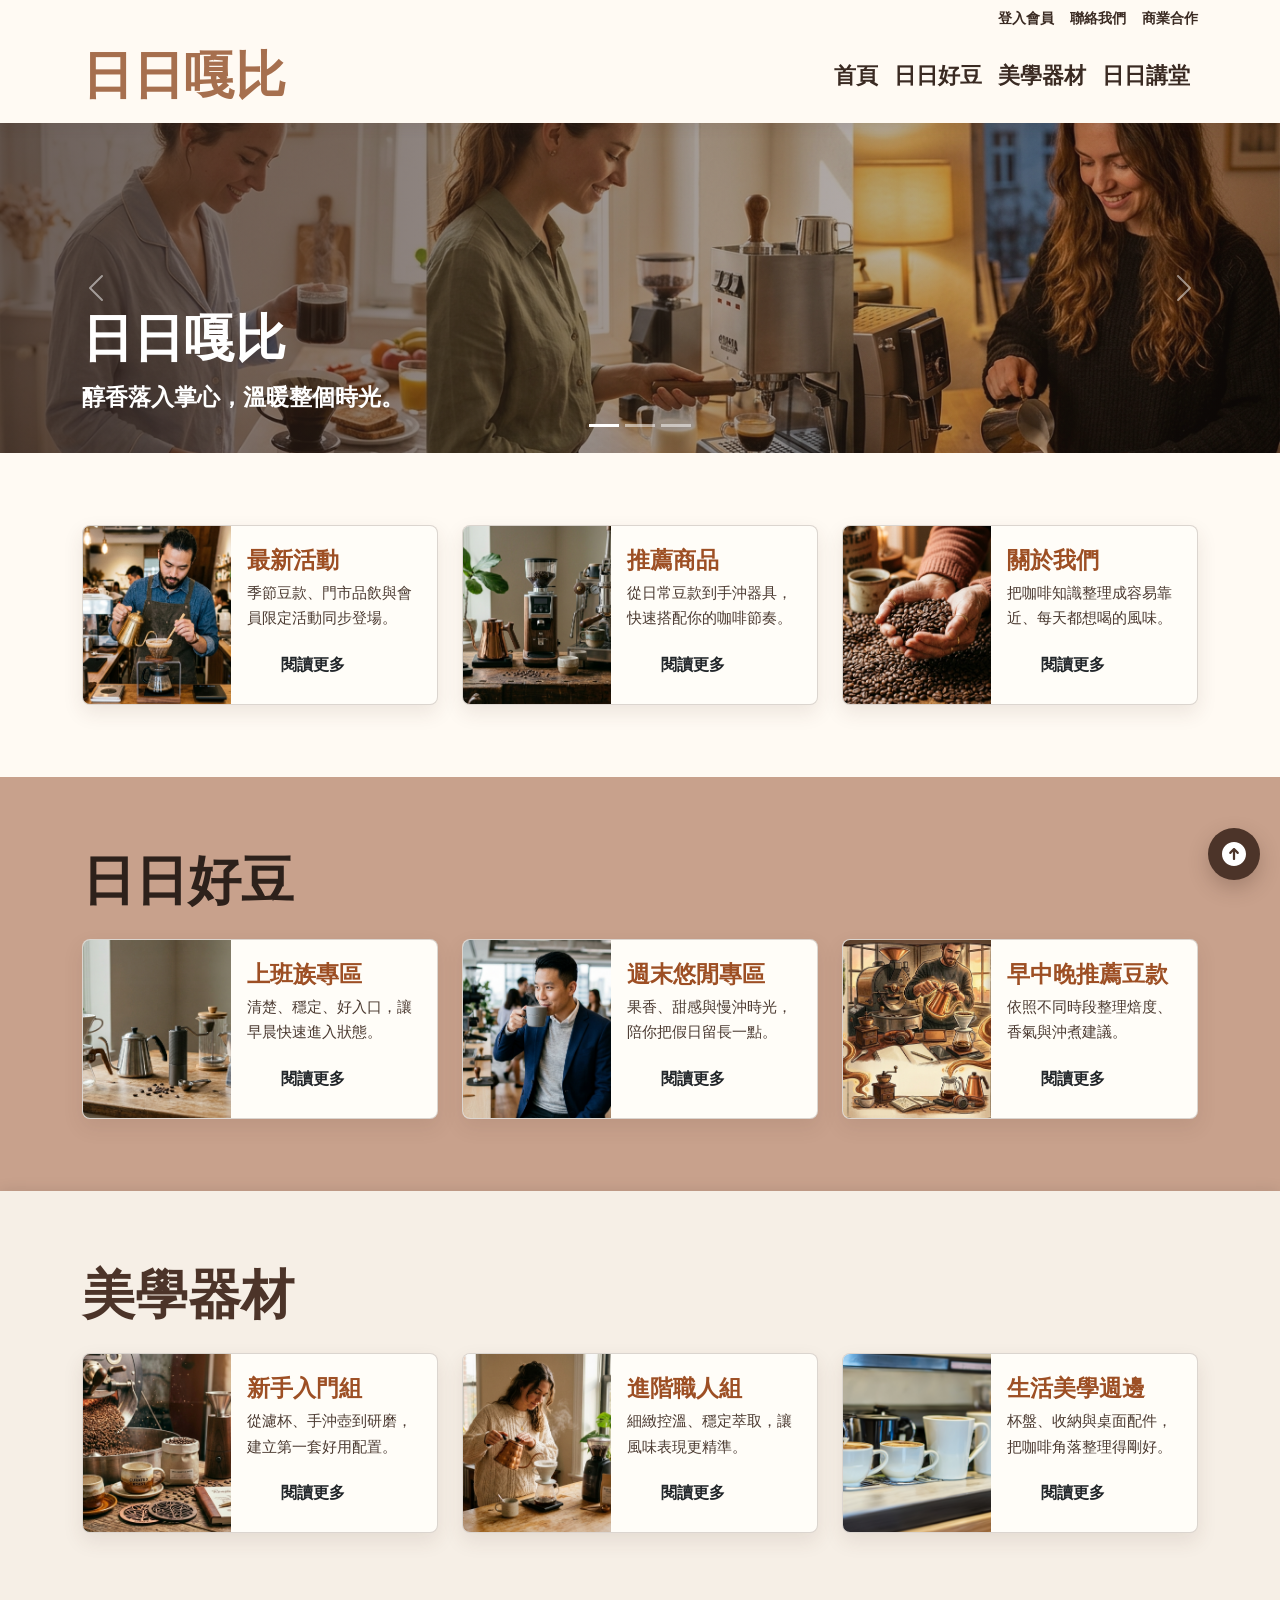
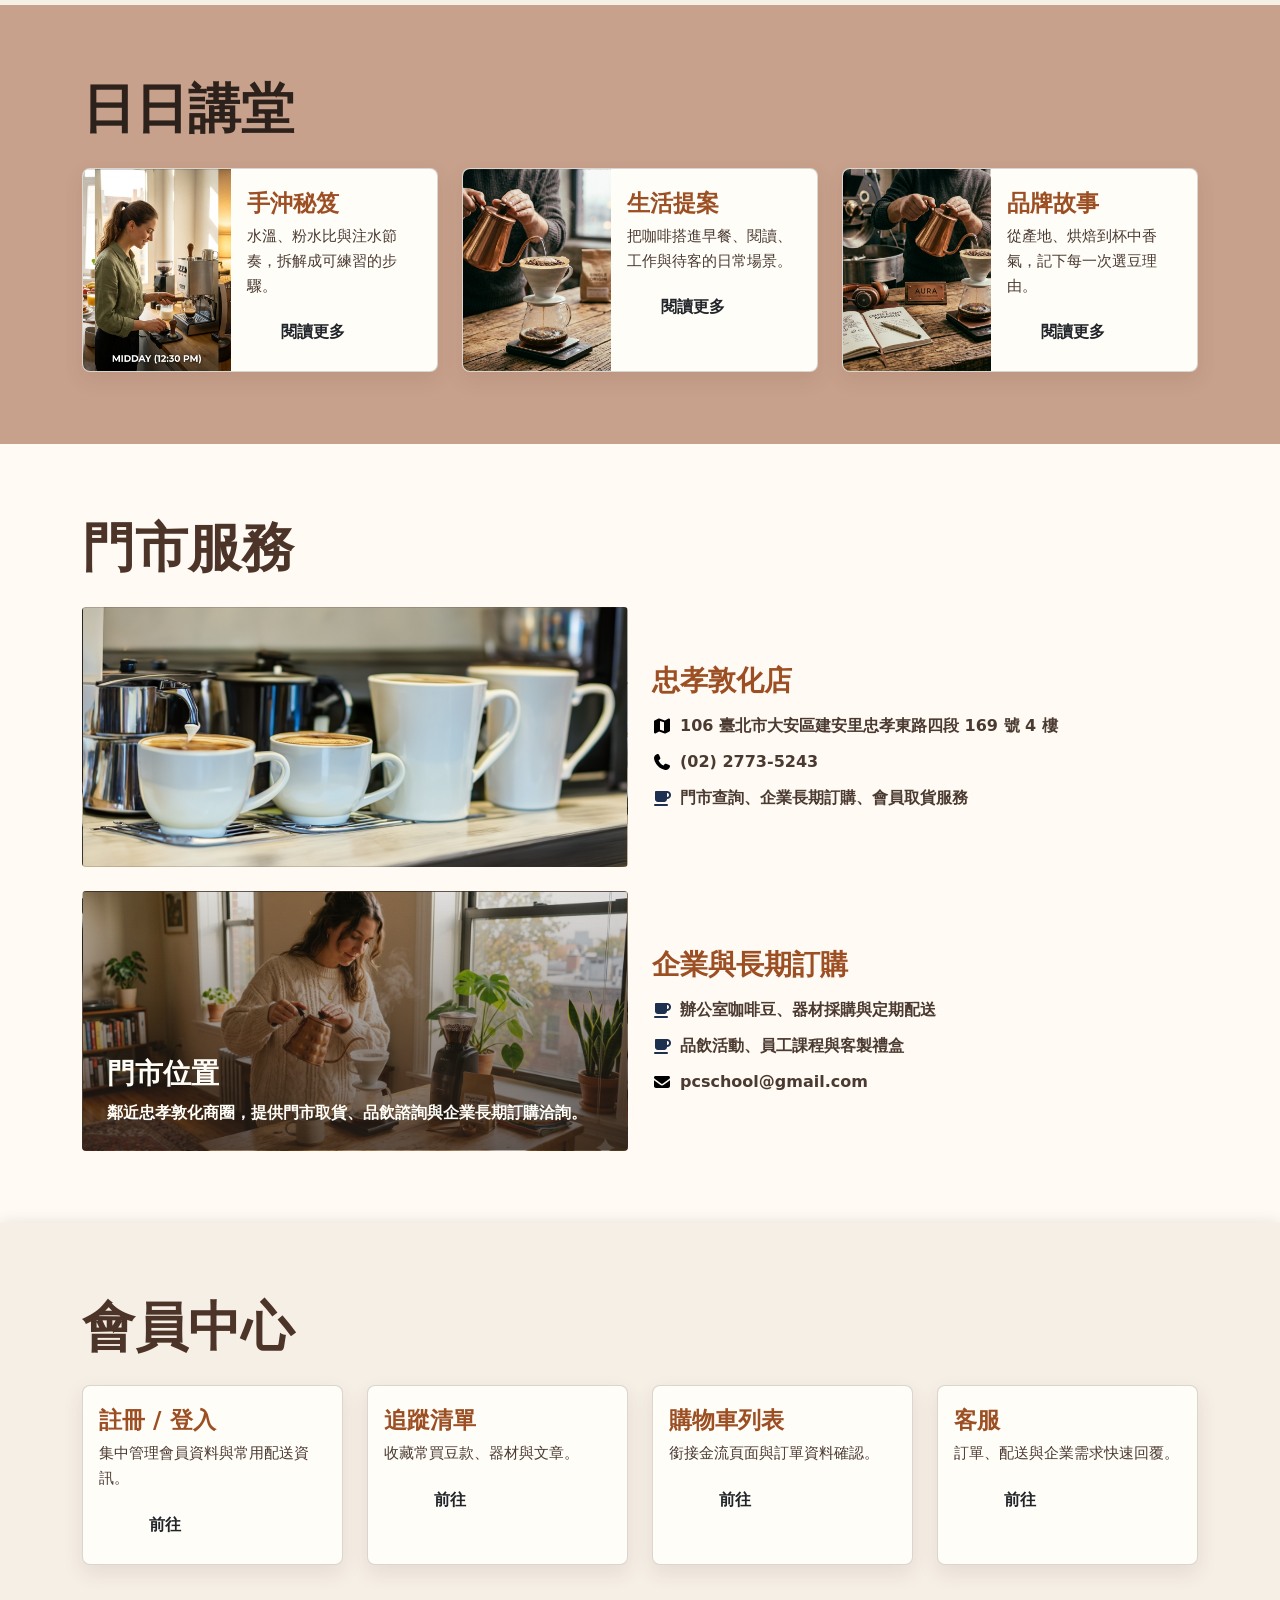
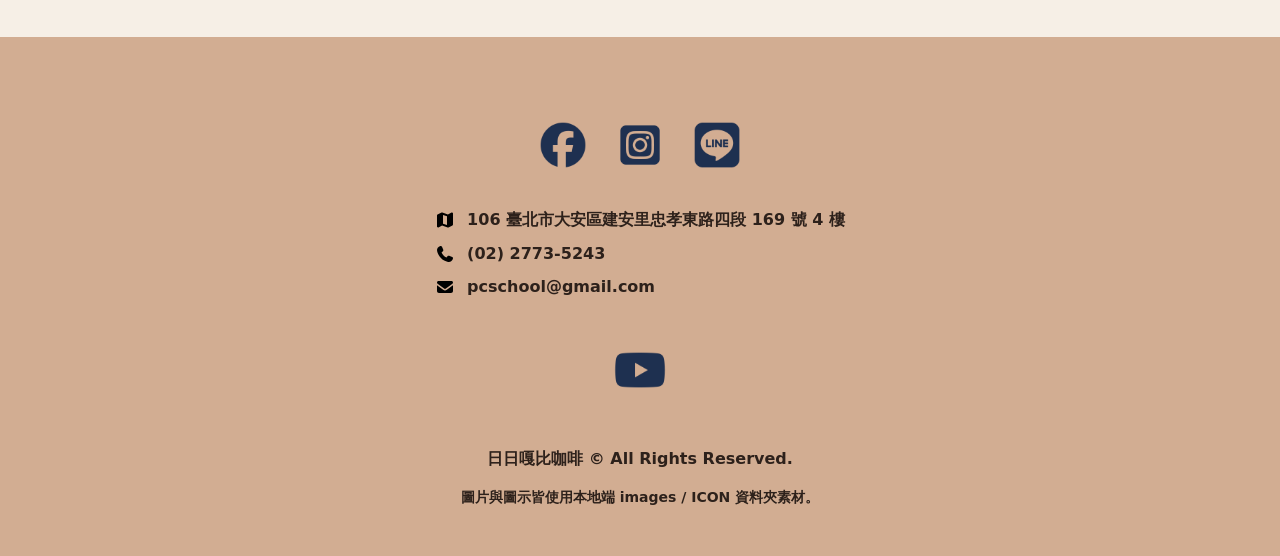
==== index.html @ 1ee61176 "Add Google Analytics tag" ====
<!doctype html>
<html lang="zh-Hant">
<head>
  <meta charset="utf-8">
  <meta name="viewport" content="width=device-width, initial-scale=1">
  <title>日日嘎比 | 咖啡豆・美學器材・日日講堂</title>
  <link href="css/bootstrap.min.css" rel="stylesheet">
  <link href="css/style.css" rel="stylesheet">
  <!-- google內容代碼追蹤Google tag (gtag.js) -->
  <script async src="https://www.googletagmanager.com/gtag/js?id=G-NEGT2FNFYD"></script>
  <script>
  window.dataLayer = window.dataLayer || [];
  function gtag(){dataLayer.push(arguments);}
  gtag('js', new Date());

  gtag('config', 'G-NEGT2FNFYD');
  </script>
</head>
<body id="top">
  <header class="site-header sticky-top">
    <div class="container">
      <div class="utility-links d-flex justify-content-end pt-2">
        <a href="#member">登入會員</a>
        <a href="#service">聯絡我們</a>
        <a href="#business">商業合作</a>
      </div>
      <nav class="navbar navbar-expand-lg py-1">
        <a class="navbar-brand" href="#top" aria-label="日日嘎比首頁">日日嘎比</a>
        <button class="navbar-toggler" type="button" data-bs-toggle="collapse" data-bs-target="#mainNav" aria-controls="mainNav" aria-expanded="false" aria-label="開啟選單">
          <span class="navbar-toggler-icon"></span>
        </button>
        <div class="collapse navbar-collapse" id="mainNav">
          <ul class="navbar-nav ms-lg-auto align-items-lg-center">
            <li class="nav-item"><a class="nav-link" href="#home">首頁</a></li>
            <li class="nav-item"><a class="nav-link" href="#beans">日日好豆</a></li>
            <li class="nav-item"><a class="nav-link" href="#gear">美學器材</a></li>
            <li class="nav-item"><a class="nav-link" href="#classroom">日日講堂</a></li>
          </ul>
        </div>
      </nav>
    </div>
  </header>

  <main>
    <section id="home" class="hero-carousel carousel slide" data-bs-ride="carousel" aria-label="咖啡主視覺輪播">
      <div class="carousel-indicators">
        <button type="button" data-bs-target="#home" data-bs-slide-to="0" class="active" aria-current="true" aria-label="第 1 張"></button>
        <button type="button" data-bs-target="#home" data-bs-slide-to="1" aria-label="第 2 張"></button>
        <button type="button" data-bs-target="#home" data-bs-slide-to="2" aria-label="第 3 張"></button>
      </div>
      <div class="carousel-inner">
        <div class="carousel-item active position-relative" style="background-image: url('images/Gemini_Generated_Image_1p3l891p3l891p3l.png');">
          <div class="container hero-copy">
            <div>
              <h1>日日嘎比</h1>
              <p>醇香落入掌心，溫暖整個時光。</p>
            </div>
          </div>
        </div>
        <div class="carousel-item position-relative" style="background-image: url('images/Gemini_Generated_Image_40l6e40l6e40l6e4.png');">
          <div class="container hero-copy">
            <div>
              <h1>日日好豆</h1>
              <p>從通勤清晨到週末午後，找到剛剛好的香氣。</p>
            </div>
          </div>
        </div>
        <div class="carousel-item position-relative" style="background-image: url('images/Gemini_Generated_Image_5gxytx5gxytx5gxy.png');">
          <div class="container hero-copy">
            <div>
              <h1>日日講堂</h1>
              <p>把沖煮、器材與生活風格，慢慢煮成日常。</p>
            </div>
          </div>
        </div>
      </div>
      <button class="carousel-control-prev" type="button" data-bs-target="#home" data-bs-slide="prev" aria-label="上一張">
        <span class="carousel-control-prev-icon" aria-hidden="true"></span>
      </button>
      <button class="carousel-control-next" type="button" data-bs-target="#home" data-bs-slide="next" aria-label="下一張">
        <span class="carousel-control-next-icon" aria-hidden="true"></span>
      </button>
    </section>

    <section class="section-band" aria-label="首頁入口">
      <div class="container">
        <div class="row g-4">
          <div class="col-lg-4">
            <article class="entry-card">
              <div class="row g-0 h-100">
                <div class="col-sm-5">
                  <div class="entry-media" style="background-image: url('images/Gemini_Generated_Image_6rq4si6rq4si6rq4.png');"></div>
                </div>
                <div class="col-sm-7">
                  <div class="entry-body">
                    <h3>最新活動</h3>
                    <p>季節豆款、門市品飲與會員限定活動同步登場。</p>
                    <a class="btn btn-read" href="#classroom">閱讀更多</a>
                  </div>
                </div>
              </div>
            </article>
          </div>
          <div class="col-lg-4">
            <article class="entry-card">
              <div class="row g-0 h-100">
                <div class="col-sm-5">
                  <div class="entry-media" style="background-image: url('images/Gemini_Generated_Image_9xu5c59xu5c59xu5.png');"></div>
                </div>
                <div class="col-sm-7">
                  <div class="entry-body">
                    <h3>推薦商品</h3>
                    <p>從日常豆款到手沖器具，快速搭配你的咖啡節奏。</p>
                    <a class="btn btn-read" href="#beans">閱讀更多</a>
                  </div>
                </div>
              </div>
            </article>
          </div>
          <div class="col-lg-4">
            <article class="entry-card">
              <div class="row g-0 h-100">
                <div class="col-sm-5">
                  <div class="entry-media" style="background-image: url('images/Gemini_Generated_Image_cxi9bvcxi9bvcxi9.png');"></div>
                </div>
                <div class="col-sm-7">
                  <div class="entry-body">
                    <h3>關於我們</h3>
                    <p>把咖啡知識整理成容易靠近、每天都想喝的風味。</p>
                    <a class="btn btn-read" href="#service">閱讀更多</a>
                  </div>
                </div>
              </div>
            </article>
          </div>
        </div>
      </div>
    </section>

    <section id="beans" class="section-band section-rust">
      <div class="container">
        <h2 class="section-title">日日好豆</h2>
        <div class="row g-4">
          <div class="col-lg-4">
            <article class="entry-card">
              <div class="row g-0 h-100">
                <div class="col-sm-5"><div class="entry-media" style="background-image: url('images/Gemini_Generated_Image_k0ubh8k0ubh8k0ub.png');"></div></div>
                <div class="col-sm-7">
                  <div class="entry-body">
                    <h3>上班族專區</h3>
                    <p>清楚、穩定、好入口，讓早晨快速進入狀態。</p>
                    <a class="btn btn-read" href="#business">閱讀更多</a>
                  </div>
                </div>
              </div>
            </article>
          </div>
          <div class="col-lg-4">
            <article class="entry-card">
              <div class="row g-0 h-100">
                <div class="col-sm-5"><div class="entry-media" style="background-image: url('images/Gemini_Generated_Image_k2rvgqk2rvgqk2rv.png');"></div></div>
                <div class="col-sm-7">
                  <div class="entry-body">
                    <h3>週末悠閒專區</h3>
                    <p>果香、甜感與慢沖時光，陪你把假日留長一點。</p>
                    <a class="btn btn-read" href="#business">閱讀更多</a>
                  </div>
                </div>
              </div>
            </article>
          </div>
          <div class="col-lg-4">
            <article class="entry-card">
              <div class="row g-0 h-100">
                <div class="col-sm-5"><div class="entry-media" style="background-image: url('images/Gemini_Generated_Image_noxcatnoxcatnoxc.png');"></div></div>
                <div class="col-sm-7">
                  <div class="entry-body">
                    <h3>早中晚推薦豆款</h3>
                    <p>依照不同時段整理焙度、香氣與沖煮建議。</p>
                    <a class="btn btn-read" href="#business">閱讀更多</a>
                  </div>
                </div>
              </div>
            </article>
          </div>
        </div>
      </div>
    </section>

    <section id="gear" class="section-band section-soft">
      <div class="container">
        <h2 class="section-title">美學器材</h2>
        <div class="row g-4">
          <div class="col-lg-4">
            <article class="entry-card">
              <div class="row g-0 h-100">
                <div class="col-sm-5"><div class="entry-media" style="background-image: url('images/Gemini_Generated_Image_o1uyano1uyano1uy.png');"></div></div>
                <div class="col-sm-7">
                  <div class="entry-body">
                    <h3>新手入門組</h3>
                    <p>從濾杯、手沖壺到研磨，建立第一套好用配置。</p>
                    <a class="btn btn-read" href="#business">閱讀更多</a>
                  </div>
                </div>
              </div>
            </article>
          </div>
          <div class="col-lg-4">
            <article class="entry-card">
              <div class="row g-0 h-100">
                <div class="col-sm-5"><div class="entry-media" style="background-image: url('images/Gemini_Generated_Image_o4tlvto4tlvto4tl.png');"></div></div>
                <div class="col-sm-7">
                  <div class="entry-body">
                    <h3>進階職人組</h3>
                    <p>細緻控溫、穩定萃取，讓風味表現更精準。</p>
                    <a class="btn btn-read" href="#business">閱讀更多</a>
                  </div>
                </div>
              </div>
            </article>
          </div>
          <div class="col-lg-4">
            <article class="entry-card">
              <div class="row g-0 h-100">
                <div class="col-sm-5"><div class="entry-media" style="background-image: url('images/coffee-cups-arrangement-0410-5710928.jpg');"></div></div>
                <div class="col-sm-7">
                  <div class="entry-body">
                    <h3>生活美學週邊</h3>
                    <p>杯盤、收納與桌面配件，把咖啡角落整理得剛好。</p>
                    <a class="btn btn-read" href="#business">閱讀更多</a>
                  </div>
                </div>
              </div>
            </article>
          </div>
        </div>
      </div>
    </section>

    <section id="classroom" class="section-band section-rust">
      <div class="container">
        <h2 class="section-title">日日講堂</h2>
        <div class="row g-4">
          <div class="col-lg-4">
            <article class="entry-card">
              <div class="row g-0 h-100">
                <div class="col-sm-5"><div class="entry-media" style="background-image: url('images/Gemini_Generated_Image_1p3l891p3l891p3l.png');"></div></div>
                <div class="col-sm-7">
                  <div class="entry-body">
                    <h3>手沖秘笈</h3>
                    <p>水溫、粉水比與注水節奏，拆解成可練習的步驟。</p>
                    <a class="btn btn-read" href="#classroom">閱讀更多</a>
                  </div>
                </div>
              </div>
            </article>
          </div>
          <div class="col-lg-4">
            <article class="entry-card">
              <div class="row g-0 h-100">
                <div class="col-sm-5"><div class="entry-media" style="background-image: url('images/Gemini_Generated_Image_40l6e40l6e40l6e4.png');"></div></div>
                <div class="col-sm-7">
                  <div class="entry-body">
                    <h3>生活提案</h3>
                    <p>把咖啡搭進早餐、閱讀、工作與待客的日常場景。</p>
                    <a class="btn btn-read" href="#classroom">閱讀更多</a>
                  </div>
                </div>
              </div>
            </article>
          </div>
          <div class="col-lg-4">
            <article class="entry-card">
              <div class="row g-0 h-100">
                <div class="col-sm-5"><div class="entry-media" style="background-image: url('images/Gemini_Generated_Image_5gxytx5gxytx5gxy.png');"></div></div>
                <div class="col-sm-7">
                  <div class="entry-body">
                    <h3>品牌故事</h3>
                    <p>從產地、烘焙到杯中香氣，記下每一次選豆理由。</p>
                    <a class="btn btn-read" href="#classroom">閱讀更多</a>
                  </div>
                </div>
              </div>
            </article>
          </div>
        </div>
      </div>
    </section>

    <section id="service" class="section-band">
      <div class="container">
        <h2 class="section-title">門市服務</h2>
        <div class="row g-4 service-panel">
          <div class="col-lg-6">
            <div class="store-photo" role="img" aria-label="咖啡店門市空間"></div>
          </div>
          <div class="col-lg-6">
            <div class="service-copy">
              <h3>忠孝敦化店</h3>
              <div class="service-list">
                <span><img class="icon-img me-2" src="ICON/map-solid-full.svg" alt="">106 臺北市大安區建安里忠孝東路四段 169 號 4 樓</span>
                <span><img class="icon-img me-2" src="ICON/phone-solid-full.svg" alt="">(02) 2773-5243</span>
                <span><img class="icon-img me-2" src="ICON/mug-saucer-solid.png" alt="">門市查詢、企業長期訂購、會員取貨服務</span>
              </div>
            </div>
          </div>
          <div class="col-lg-6">
            <div class="map-card" role="img" aria-label="日日嘎比忠孝敦化店位置資訊">
              <div>
                <h3>門市位置</h3>
                <p>鄰近忠孝敦化商圈，提供門市取貨、品飲諮詢與企業長期訂購洽詢。</p>
              </div>
            </div>
          </div>
          <div id="business" class="col-lg-6">
            <div class="service-copy">
              <h3>企業與長期訂購</h3>
              <div class="service-list">
                <span><img class="icon-img me-2" src="ICON/mug-saucer-solid.png" alt="">辦公室咖啡豆、器材採購與定期配送</span>
                <span><img class="icon-img me-2" src="ICON/mug-saucer-solid.png" alt="">品飲活動、員工課程與客製禮盒</span>
                <span><img class="icon-img me-2" src="ICON/envelope-solid-full.svg" alt="">pcschool@gmail.com</span>
              </div>
            </div>
          </div>
        </div>
      </div>
    </section>

    <section id="member" class="section-band section-soft">
      <div class="container">
        <h2 class="section-title">會員中心</h2>
        <div class="row g-4">
          <div class="col-md-3 col-sm-6">
            <article class="entry-card">
              <div class="entry-body">
                <h3>註冊 / 登入</h3>
                <p>集中管理會員資料與常用配送資訊。</p>
                <a class="btn btn-read" href="#top">前往</a>
              </div>
            </article>
          </div>
          <div class="col-md-3 col-sm-6">
            <article class="entry-card">
              <div class="entry-body">
                <h3>追蹤清單</h3>
                <p>收藏常買豆款、器材與文章。</p>
                <a class="btn btn-read" href="#top">前往</a>
              </div>
            </article>
          </div>
          <div class="col-md-3 col-sm-6">
            <article class="entry-card">
              <div class="entry-body">
                <h3>購物車列表</h3>
                <p>銜接金流頁面與訂單資料確認。</p>
                <a class="btn btn-read" href="#top">前往</a>
              </div>
            </article>
          </div>
          <div class="col-md-3 col-sm-6">
            <article class="entry-card">
              <div class="entry-body">
                <h3>客服</h3>
                <p>訂單、配送與企業需求快速回覆。</p>
                <a class="btn btn-read" href="#service">前往</a>
              </div>
            </article>
          </div>
        </div>
      </div>
    </section>
  </main>

  <footer class="site-footer text-center">
    <div class="container">
      <div class="social-links" aria-label="社群連結">
        <a href="#" aria-label="Facebook"><img src="ICON/facebook-brands-solid.png" alt=""></a>
        <a href="#" aria-label="Instagram"><img src="ICON/square-instagram-brands-solid.png" alt=""></a>
        <a href="#" aria-label="LINE"><img src="ICON/line-brands-solid.png" alt=""></a>
      </div>
      <div class="footer-contact text-start">
        <span><img class="icon-img" src="ICON/map-solid-full.svg" alt="">106 臺北市大安區建安里忠孝東路四段 169 號 4 樓</span>
        <span><img class="icon-img" src="ICON/phone-solid-full.svg" alt="">(02) 2773-5243</span>
        <span><img class="icon-img" src="ICON/envelope-solid-full.svg" alt="">pcschool@gmail.com</span>
      </div>
      <a class="youtube-link" href="#" aria-label="YouTube"><img src="ICON/youtube-brands-solid.png" alt=""></a>
      <p class="mb-0">日日嘎比咖啡 © All Rights Reserved.</p>
      <p class="small mt-3 mb-0">圖片與圖示皆使用本地端 images / ICON 資料夾素材。</p>
    </div>
  </footer>

  <a class="back-top" href="#top" aria-label="回到頁首"><img src="ICON/circle-arrow-up-solid-full.svg" alt=""></a>

  <script src="js/bootstrap.bundle.min.js"></script>
</body>
</html>
---- css/style.css ----
:root {
  --brand-teal: #a66f4e;
  --brand-navy: #3a2a22;
  --brand-rust: #c8a18c;
  --brand-orange: #9d4f24;
  --brand-green: #7d9462;
  --ink: #2a211c;
  --soft: #f6efe6;
  --cream: #fffaf3;
  --coffee: #4c3429;
}

body {
  color: var(--ink);
  font-family: "Noto Sans TC", "Microsoft JhengHei", system-ui, -apple-system, sans-serif;
  background: var(--cream);
}

a {
  text-decoration: none;
}

.site-header {
  background: rgba(255, 250, 243, .97);
  box-shadow: 0 2px 14px rgba(76, 52, 41, .12);
  z-index: 1030;
}

.utility-links a {
  color: var(--brand-navy);
  font-size: .85rem;
  font-weight: 700;
  margin-left: 1rem;
}

.navbar-brand {
  color: var(--brand-teal);
  font-size: clamp(1.8rem, 4vw, 3.25rem);
  font-weight: 900;
  letter-spacing: 0;
}

.navbar-nav .nav-link {
  color: var(--brand-navy);
  font-size: 1.35rem;
  font-weight: 800;
  padding-inline: 1rem;
}

.navbar-nav .nav-link:hover,
.navbar-nav .nav-link:focus {
  color: var(--brand-orange);
}

.hero-carousel .carousel-item {
  min-height: 330px;
  background-position: center;
  background-size: cover;
}

.hero-carousel .carousel-item::before {
  content: "";
  position: absolute;
  inset: 0;
  background: linear-gradient(90deg, rgba(50, 32, 24, .72), rgba(50, 32, 24, .22));
}

.hero-copy {
  position: relative;
  z-index: 1;
  min-height: 330px;
  color: #fff;
  display: flex;
  align-items: end;
  padding-bottom: 2.4rem;
}

.hero-copy h1 {
  font-size: clamp(1.75rem, 4vw, 3.9rem);
  font-weight: 900;
  margin-bottom: .65rem;
}

.hero-copy p {
  font-size: clamp(1rem, 2vw, 1.45rem);
  font-weight: 700;
  margin: 0;
  max-width: 680px;
}

.section-band {
  padding: 4.5rem 0;
}

.section-rust {
  background: var(--brand-rust);
}

.section-soft {
  background: var(--soft);
  box-shadow: 0 2px 16px rgba(20, 20, 20, .14);
}

.section-title {
  color: var(--coffee);
  font-size: clamp(2rem, 5vw, 3.3rem);
  font-weight: 900;
  margin-bottom: 1.7rem;
}

.section-rust .section-title {
  color: #2d211b;
}

.entry-card {
  height: 100%;
  overflow: hidden;
  border: 1px solid rgba(76, 52, 41, .2);
  border-radius: 8px;
  background: #fffdf8;
  box-shadow: 0 8px 20px rgba(76, 52, 41, .1);
  transition: transform .18s ease, box-shadow .18s ease;
}

.entry-card:hover {
  transform: translateY(-4px);
  box-shadow: 0 14px 28px rgba(76, 52, 41, .18);
}

.entry-media {
  min-height: 150px;
  height: 100%;
  background-position: center;
  background-size: cover;
}

.entry-body {
  padding: 1.25rem 1rem;
}

.entry-body h3 {
  color: var(--brand-orange);
  font-size: 1.45rem;
  font-weight: 900;
  margin-bottom: .45rem;
}

.entry-body p {
  color: #4b3a31;
  font-size: .95rem;
  line-height: 1.65;
  margin-bottom: .9rem;
}

.btn-read {
  --bs-btn-bg: var(--brand-green);
  --bs-btn-border-color: var(--brand-green);
  --bs-btn-hover-bg: #6a8050;
  --bs-btn-hover-border-color: #6a8050;
  --bs-btn-color: #17220f;
  --bs-btn-hover-color: #fffdf8;
  border-radius: 0;
  font-weight: 900;
  min-width: 132px;
}

.service-panel {
  align-items: stretch;
}

.store-photo,
.map-card {
  width: 100%;
  min-height: 260px;
  border: 1px solid rgba(76, 52, 41, .2);
  border-radius: 4px;
}

.store-photo {
  background-image: url("../images/coffee-cups-arrangement-0410-5710928.jpg");
  background-position: center;
  background-size: cover;
}

.map-card {
  position: relative;
  overflow: hidden;
  display: flex;
  align-items: end;
  background-image: linear-gradient(180deg, rgba(45, 33, 27, .12), rgba(45, 33, 27, .72)), url("../images/Gemini_Generated_Image_o4tlvto4tlvto4tl.png");
  background-position: center;
  background-size: cover;
  color: #fffdf8;
  padding: 1.5rem;
}

.map-card h3 {
  font-weight: 900;
  margin-bottom: .5rem;
}

.map-card p {
  font-weight: 700;
  line-height: 1.7;
  margin-bottom: 0;
  max-width: 560px;
}

.service-copy {
  display: flex;
  height: 100%;
  flex-direction: column;
  justify-content: center;
}

.service-copy h3 {
  color: var(--brand-orange);
  font-weight: 900;
  margin-bottom: 1rem;
}

.service-list {
  display: grid;
  gap: .75rem;
  color: #4b3a31;
  font-weight: 700;
}

.icon-img {
  width: 1.25rem;
  height: 1.25rem;
  object-fit: contain;
  flex: 0 0 1.25rem;
}

.site-footer {
  background: #d2ad92;
  padding: 5rem 0 3rem;
  color: #2d211b;
  font-weight: 800;
}

.social-links {
  display: flex;
  justify-content: center;
  gap: 1.3rem;
  margin-bottom: 2.2rem;
}

.social-links a {
  width: 56px;
  height: 56px;
  display: inline-flex;
  align-items: center;
  justify-content: center;
  color: #2d211b;
}

.social-links img,
.youtube-link img {
  width: 100%;
  height: 100%;
  object-fit: contain;
}

.footer-contact {
  display: grid;
  gap: .6rem;
  justify-content: center;
  margin-bottom: 2.6rem;
}

.footer-contact span {
  display: flex;
  gap: .75rem;
  align-items: center;
}

.youtube-link {
  color: #2d211b;
  width: 58px;
  height: 58px;
  display: inline-flex;
  margin-bottom: 3rem;
}

.back-top {
  position: fixed;
  right: 1.25rem;
  bottom: 1.25rem;
  width: 52px;
  height: 52px;
  display: inline-flex;
  align-items: center;
  justify-content: center;
  border-radius: 50%;
  background: var(--coffee);
  color: #fff;
  z-index: 1020;
  box-shadow: 0 8px 20px rgba(76, 52, 41, .28);
}

.back-top:hover {
  color: #fff;
  background: var(--brand-orange);
}

.back-top img {
  width: 1.85rem;
  height: 1.85rem;
  filter: brightness(0) invert(1);
}

@media (max-width: 991.98px) {
  .utility-links {
    justify-content: center;
  }

  .navbar-brand {
    font-size: 2rem;
  }

  .navbar-nav .nav-link {
    font-size: 1.1rem;
  }

  .section-band {
    padding: 3.25rem 0;
  }
}

@media (max-width: 575.98px) {
  .entry-media {
    min-height: 190px;
  }

  .hero-carousel .carousel-item,
  .hero-copy {
    min-height: 390px;
  }
}
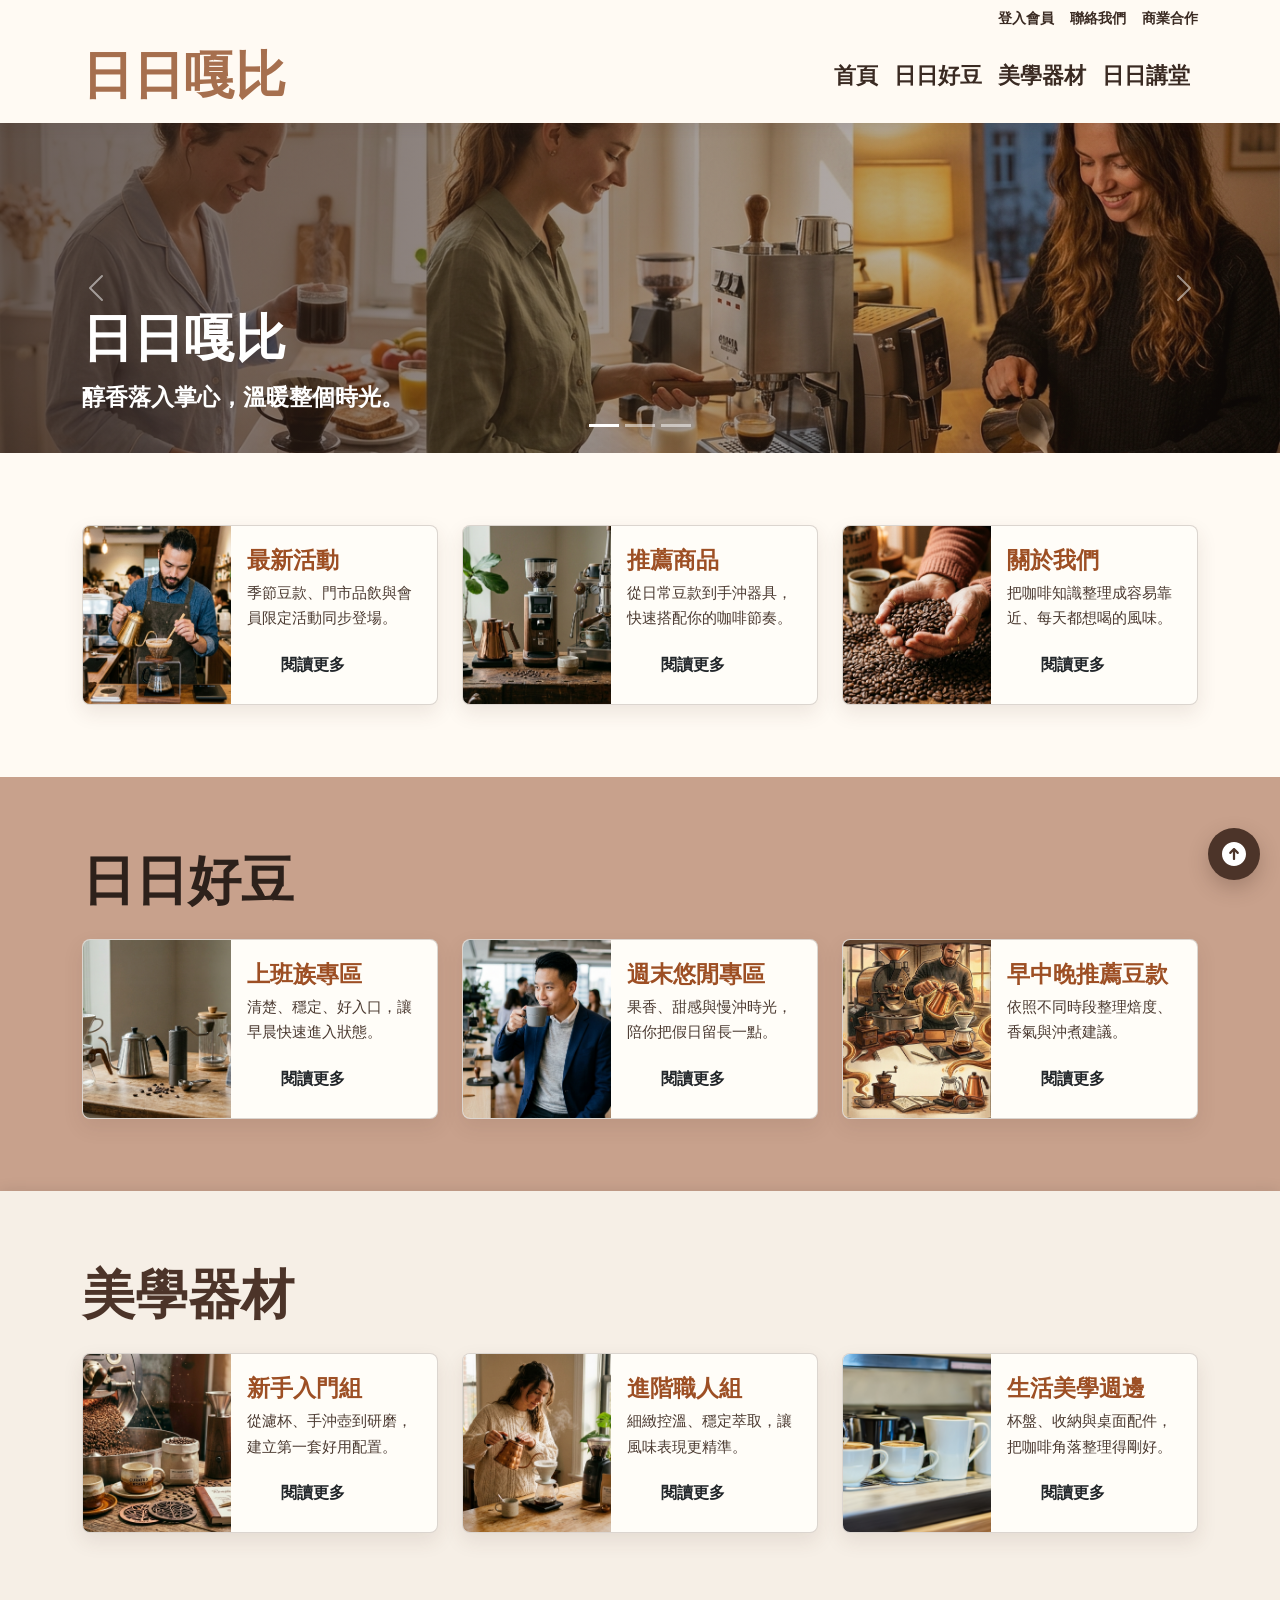
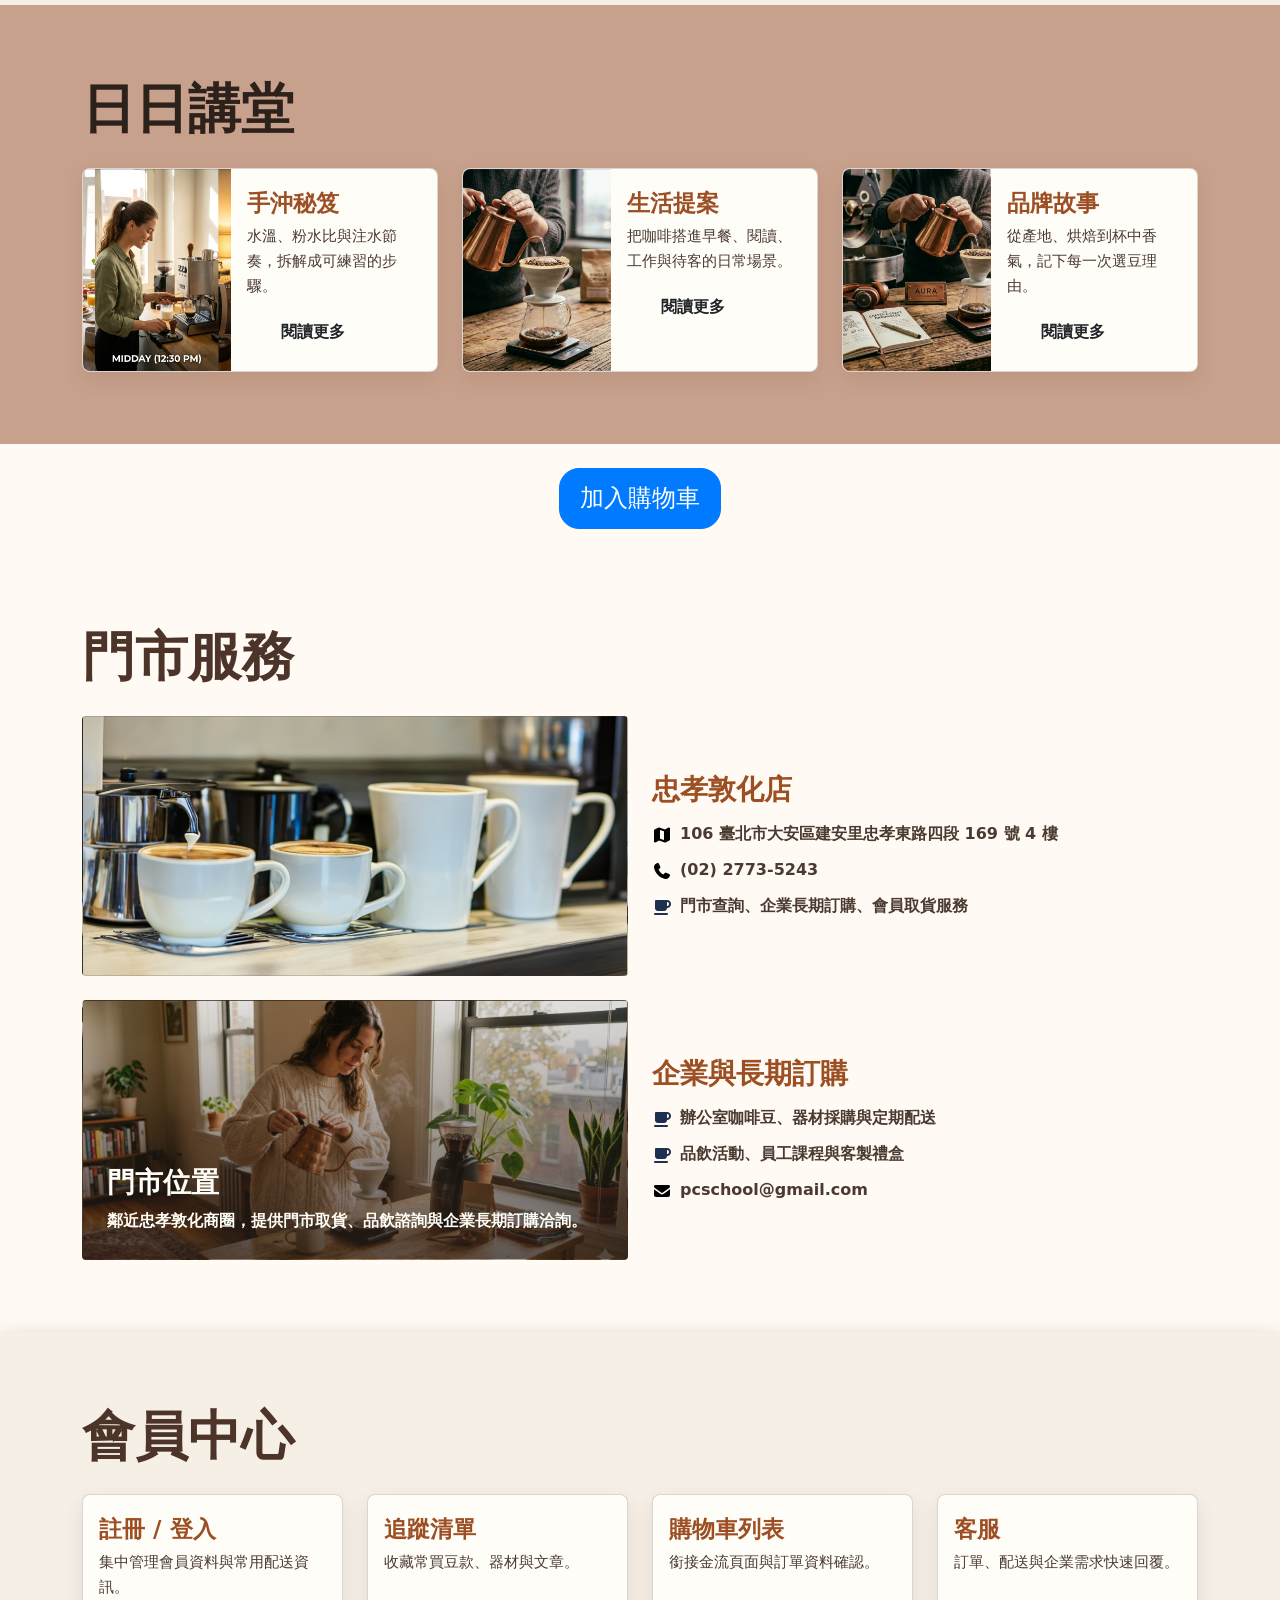
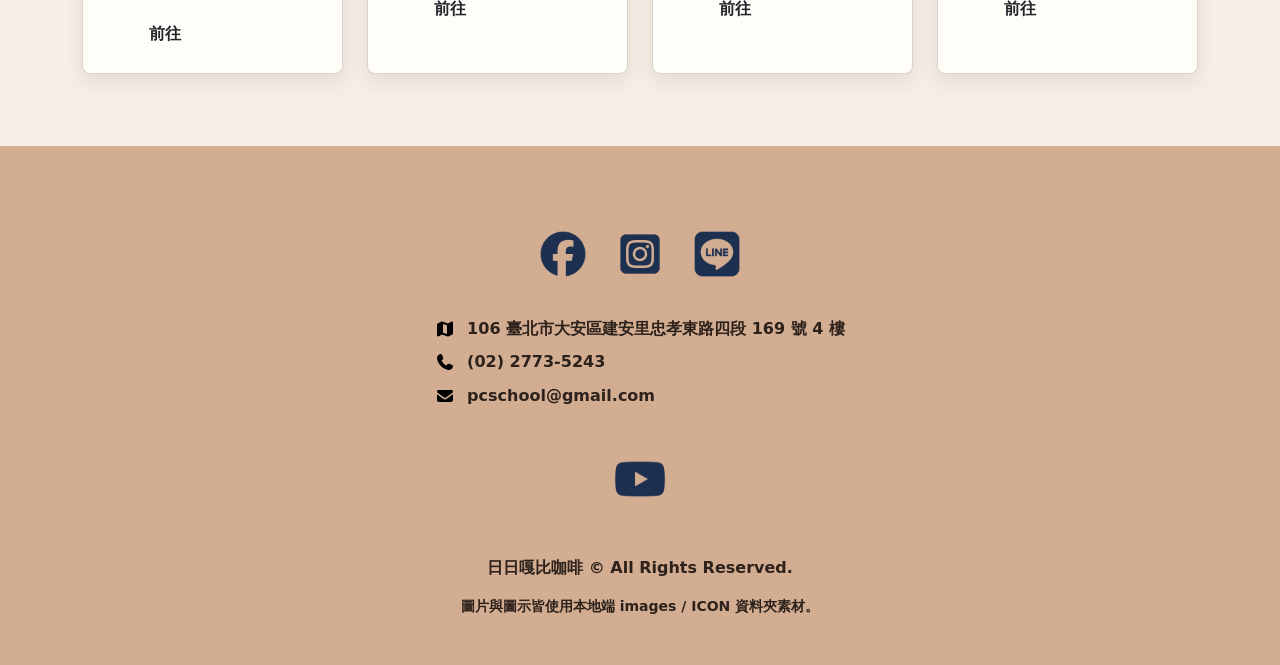
==== commit 08b765e6: "Add cart button GA event" ====
--- a/index.html
+++ b/index.html
@@ -286,7 +286,7 @@
         </div>
       </div>
     </section>
-
+<a href="#" type="button" class="btnstyle" id="btnstyle">加入購物車</a>
     <section id="service" class="section-band">
       <div class="container">
         <h2 class="section-title">門市服務</h2>
@@ -392,5 +392,7 @@
   <a class="back-top" href="#top" aria-label="回到頁首"><img src="ICON/circle-arrow-up-solid-full.svg" alt=""></a>
 
   <script src="js/bootstrap.bundle.min.js"></script>
+  <script src="js/main.js"></script>
 </body>
 </html>
+
--- a/css/style.css
+++ b/css/style.css
@@ -339,3 +339,24 @@
     min-height: 390px;
   }
 }
+a.btnstyle {
+  display: block;
+  width: fit-content;
+  margin: 1.5rem auto;
+  color: white;
+  background-color: #007bff;
+  font-size: 24px;
+  padding: 15px 20px;
+  border: 1px solid #007bff;
+  border-radius: 20px;
+  cursor: pointer;
+  text-align: center;
+  text-decoration: none;
+  line-height: 1.2;
+}
+
+a.btnstyle:hover,
+a.btnstyle:focus {
+  color: white;
+  background-color: #00438a;
+}
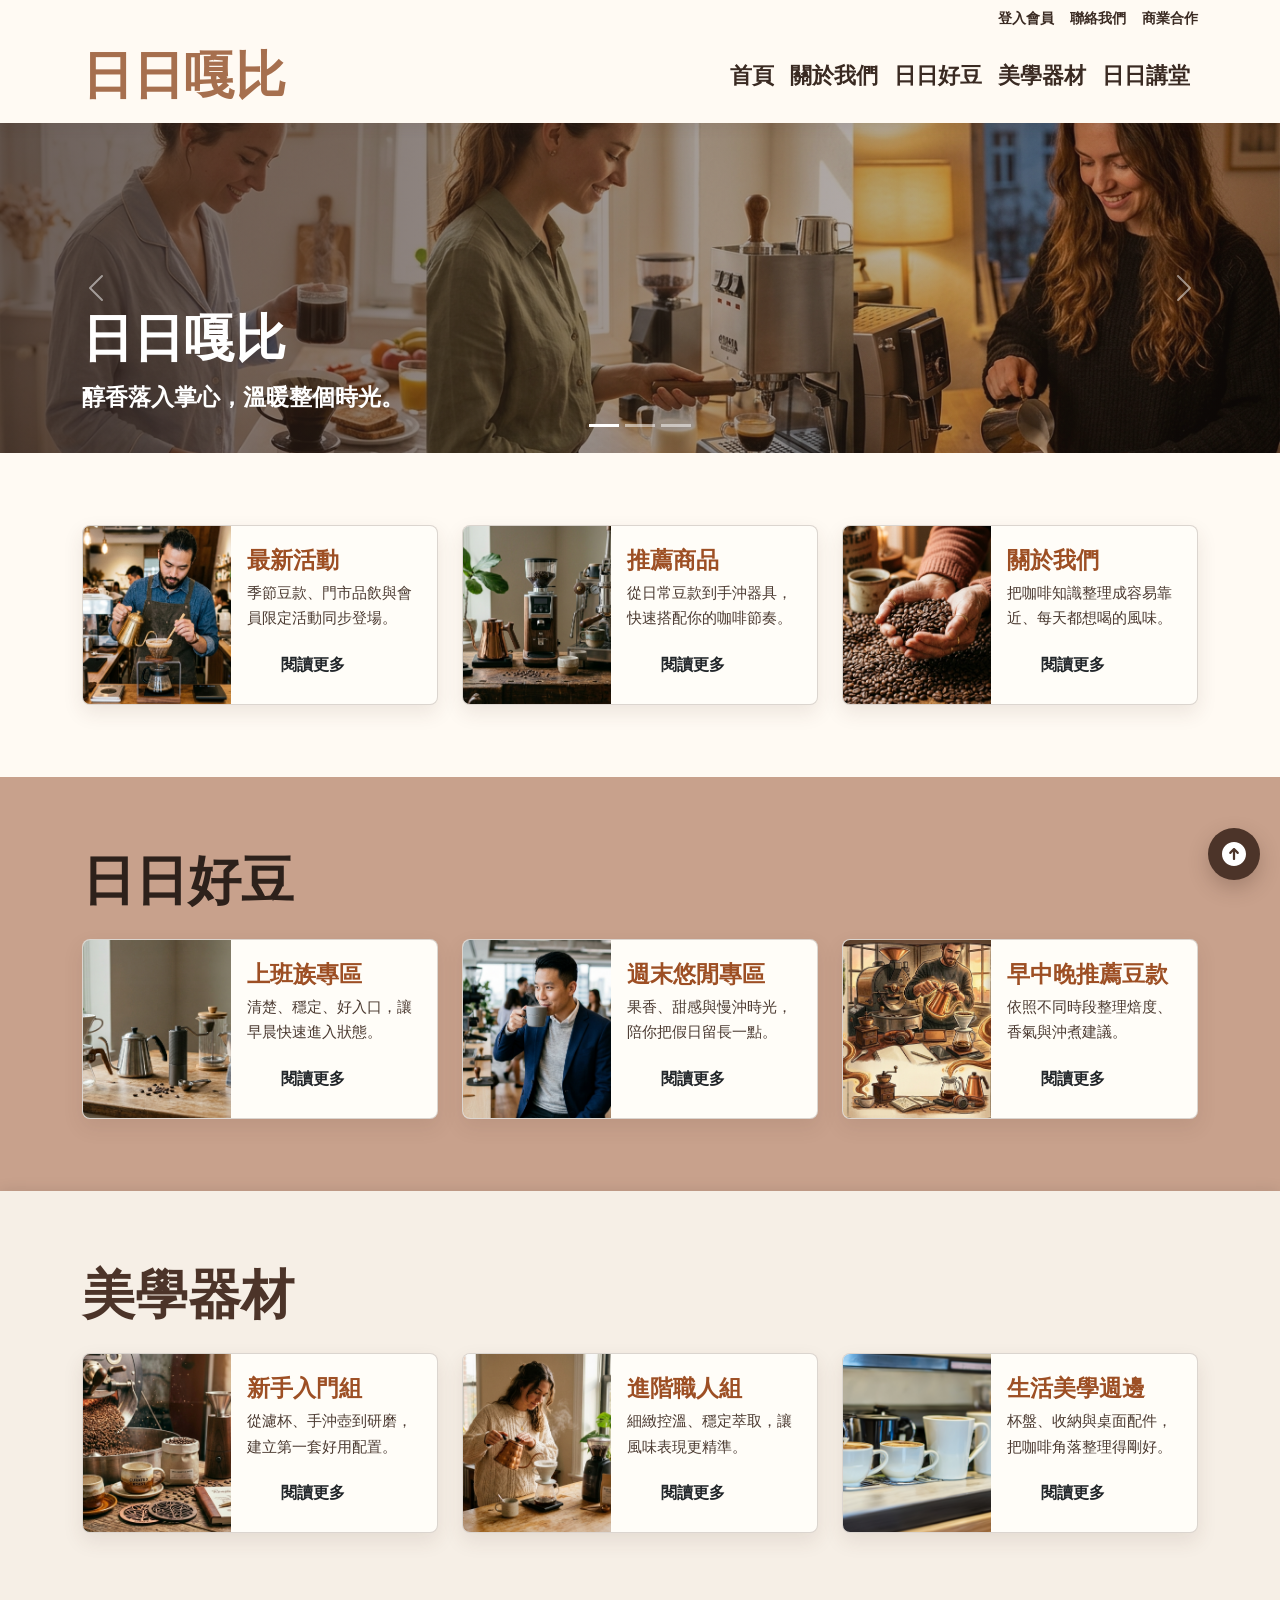
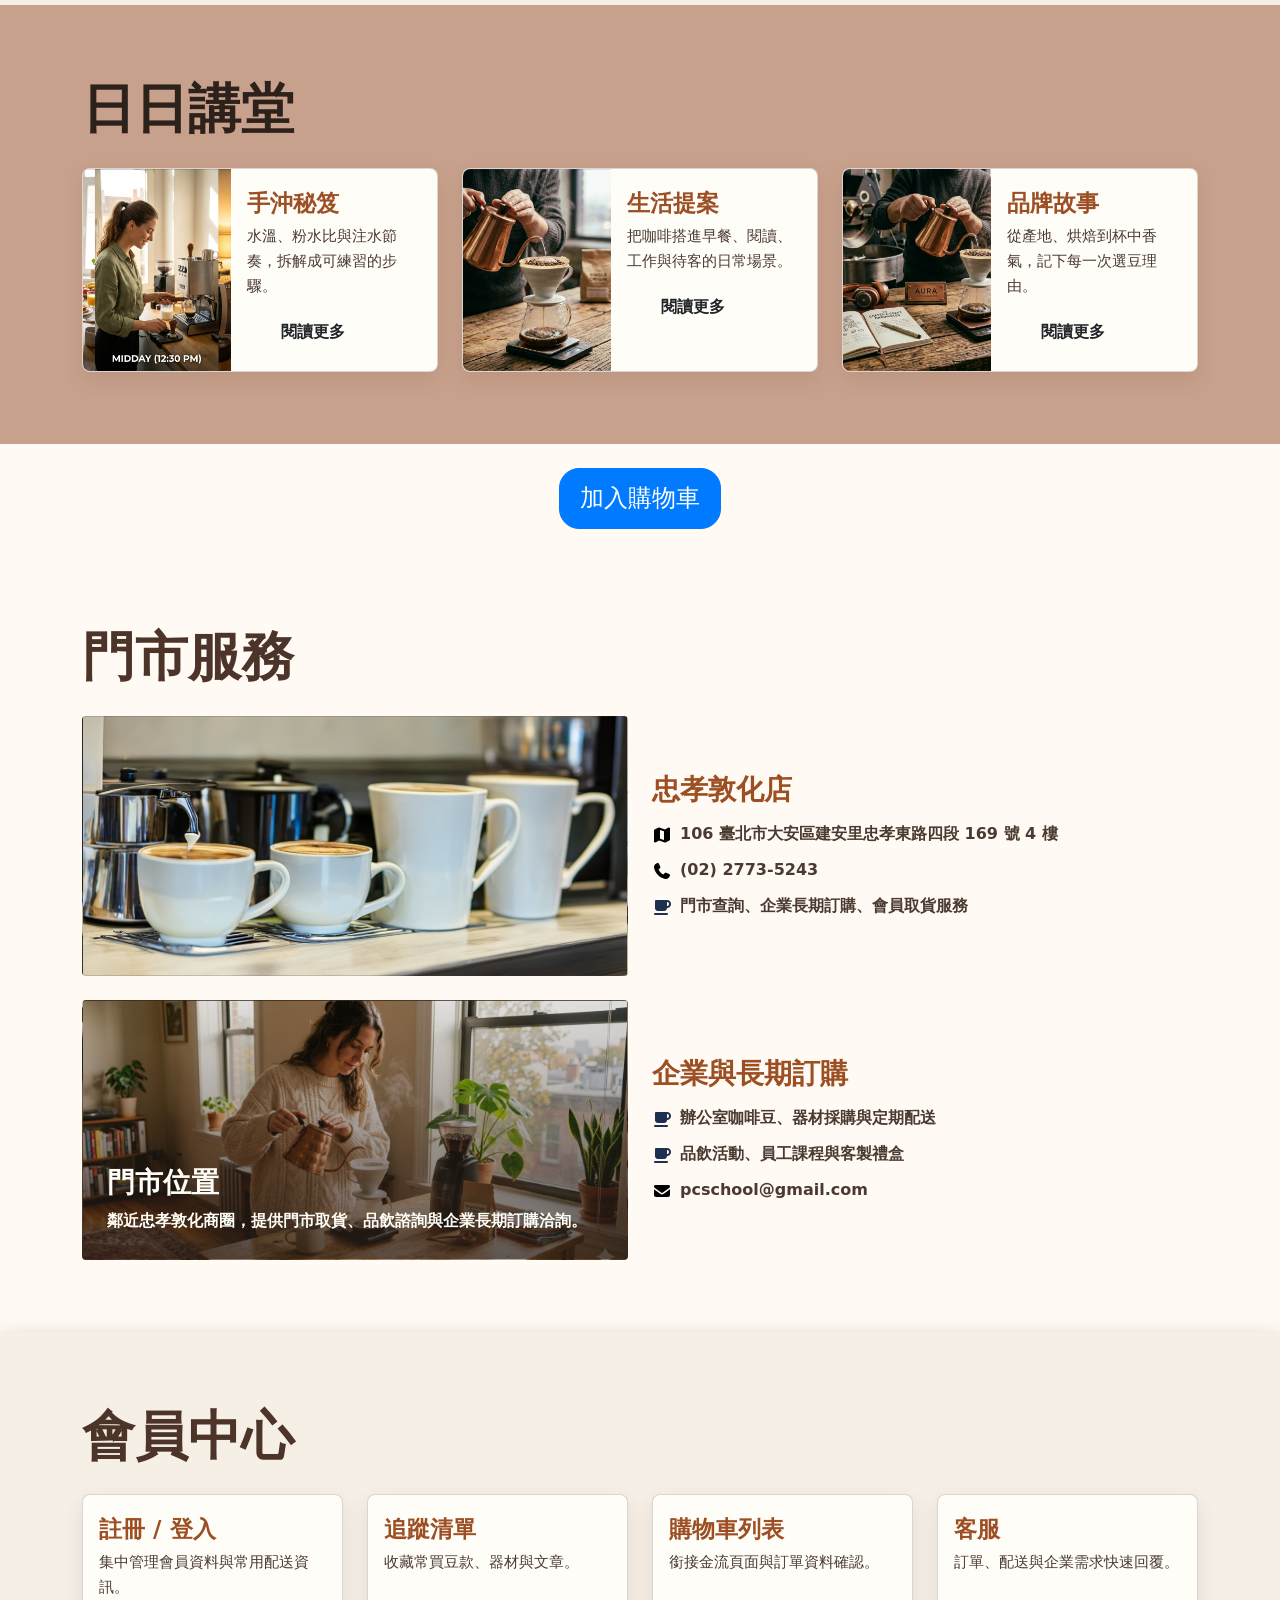
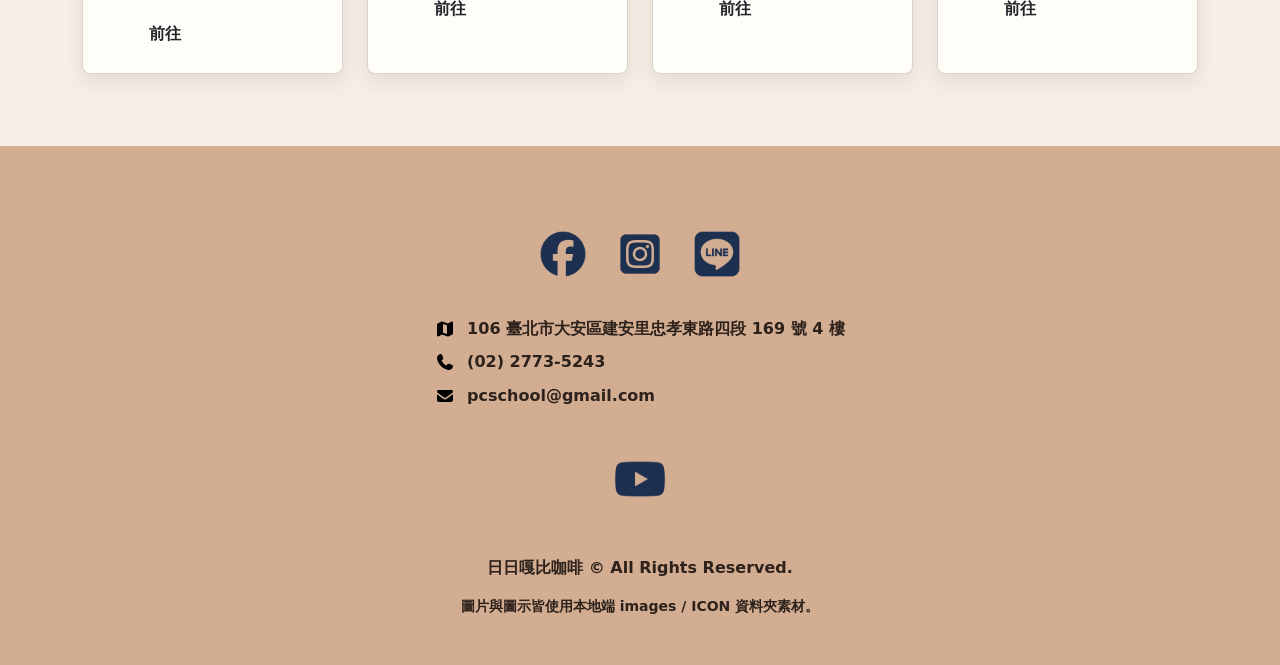
==== commit deec41de: "新增關於我們頁面" ====
--- a/index.html
+++ b/index.html
@@ -6,7 +6,7 @@
   <title>日日嘎比 | 咖啡豆・美學器材・日日講堂</title>
   <link href="css/bootstrap.min.css" rel="stylesheet">
   <link href="css/style.css" rel="stylesheet">
-  <!-- google內容代碼追蹤Google tag (gtag.js) -->
+  <!-- Google tag (gtag.js) - GA4 / Google Ads -->
   <script async src="https://www.googletagmanager.com/gtag/js?id=G-NEGT2FNFYD"></script>
   <script>
   window.dataLayer = window.dataLayer || [];
@@ -14,6 +14,7 @@
   gtag('js', new Date());
 
   gtag('config', 'G-NEGT2FNFYD');
+  gtag('config', 'AW-18338786766');
   </script>
 </head>
 <body id="top">
@@ -25,13 +26,14 @@
         <a href="#business">商業合作</a>
       </div>
       <nav class="navbar navbar-expand-lg py-1">
-        <a class="navbar-brand" href="#top" aria-label="日日嘎比首頁">日日嘎比</a>
+        <a class="navbar-brand" href="index.html" aria-label="日日嘎比首頁">日日嘎比</a>
         <button class="navbar-toggler" type="button" data-bs-toggle="collapse" data-bs-target="#mainNav" aria-controls="mainNav" aria-expanded="false" aria-label="開啟選單">
           <span class="navbar-toggler-icon"></span>
         </button>
         <div class="collapse navbar-collapse" id="mainNav">
           <ul class="navbar-nav ms-lg-auto align-items-lg-center">
             <li class="nav-item"><a class="nav-link" href="#home">首頁</a></li>
+            <li class="nav-item"><a class="nav-link" href="about.html">關於我們</a></li>
             <li class="nav-item"><a class="nav-link" href="#beans">日日好豆</a></li>
             <li class="nav-item"><a class="nav-link" href="#gear">美學器材</a></li>
             <li class="nav-item"><a class="nav-link" href="#classroom">日日講堂</a></li>
@@ -127,7 +129,7 @@
                   <div class="entry-body">
                     <h3>關於我們</h3>
                     <p>把咖啡知識整理成容易靠近、每天都想喝的風味。</p>
-                    <a class="btn btn-read" href="#service">閱讀更多</a>
+                    <a class="btn btn-read" href="about.html">閱讀更多</a>
                   </div>
                 </div>
               </div>
@@ -286,7 +288,7 @@
         </div>
       </div>
     </section>
-<a href="#" type="button" class="btnstyle" id="btnstyle">加入購物車</a>
+  <a href="#" type="button" class="btnstyle" id="btnstyle">加入購物車</a>
     <section id="service" class="section-band">
       <div class="container">
         <h2 class="section-title">門市服務</h2>
@@ -374,16 +376,16 @@
   <footer class="site-footer text-center">
     <div class="container">
       <div class="social-links" aria-label="社群連結">
-        <a href="#" aria-label="Facebook"><img src="ICON/facebook-brands-solid.png" alt=""></a>
-        <a href="#" aria-label="Instagram"><img src="ICON/square-instagram-brands-solid.png" alt=""></a>
-        <a href="#" aria-label="LINE"><img src="ICON/line-brands-solid.png" alt=""></a>
+        <a href="https://www.facebook.com/gjunbe27735243/?locale=zh_TW" target="_blank" rel="noopener noreferrer" aria-label="Facebook"><img src="ICON/facebook-brands-solid.png" alt=""></a>
+        <a href="https://www.instagram.com/gjun_be/" target="_blank" rel="noopener noreferrer" aria-label="Instagram"><img src="ICON/square-instagram-brands-solid.png" alt=""></a>
+        <a href="https://page.line.me/osa4473r" target="_blank" rel="noopener noreferrer" aria-label="LINE"><img src="ICON/line-brands-solid.png" alt=""></a>
       </div>
       <div class="footer-contact text-start">
         <span><img class="icon-img" src="ICON/map-solid-full.svg" alt="">106 臺北市大安區建安里忠孝東路四段 169 號 4 樓</span>
         <span><img class="icon-img" src="ICON/phone-solid-full.svg" alt="">(02) 2773-5243</span>
         <span><img class="icon-img" src="ICON/envelope-solid-full.svg" alt="">pcschool@gmail.com</span>
       </div>
-      <a class="youtube-link" href="#" aria-label="YouTube"><img src="ICON/youtube-brands-solid.png" alt=""></a>
+      <a class="youtube-link" href="https://www.youtube.com/watch?v=oHg5SJYRHA0" target="_blank" rel="noopener noreferrer" aria-label="YouTube"><img src="ICON/youtube-brands-solid.png" alt=""></a>
       <p class="mb-0">日日嘎比咖啡 © All Rights Reserved.</p>
       <p class="small mt-3 mb-0">圖片與圖示皆使用本地端 images / ICON 資料夾素材。</p>
     </div>
@@ -395,4 +397,3 @@
   <script src="js/main.js"></script>
 </body>
 </html>
-
--- a/css/style.css
+++ b/css/style.css
@@ -48,7 +48,8 @@
 }
 
 .navbar-nav .nav-link:hover,
-.navbar-nav .nav-link:focus {
+.navbar-nav .nav-link:focus,
+.navbar-nav .nav-link.active {
   color: var(--brand-orange);
 }
 
@@ -311,6 +312,68 @@
   filter: brightness(0) invert(1);
 }
 
+.about-hero {
+  min-height: 430px;
+  display: flex;
+  align-items: end;
+  background-image: linear-gradient(90deg, rgba(50, 32, 24, .78), rgba(50, 32, 24, .25)), url("../images/Gemini_Generated_Image_cxi9bvcxi9bvcxi9.png");
+  background-position: center;
+  background-size: cover;
+}
+
+.about-hero-copy {
+  color: #fffdf8;
+  padding-bottom: 4rem;
+}
+
+.about-hero-copy h1 {
+  font-size: clamp(2.4rem, 7vw, 5.4rem);
+  font-weight: 900;
+  margin-bottom: .8rem;
+}
+
+.about-hero-copy p {
+  max-width: 720px;
+  font-size: clamp(1rem, 2vw, 1.35rem);
+  font-weight: 800;
+  line-height: 1.7;
+}
+
+.about-kicker {
+  color: var(--brand-orange);
+  font-size: .95rem;
+  font-weight: 900;
+  letter-spacing: 0;
+  margin-bottom: .5rem;
+  text-transform: uppercase;
+}
+
+.about-hero .about-kicker {
+  color: #f5d4bc;
+}
+
+.about-photo {
+  min-height: 520px;
+  border: 1px solid rgba(76, 52, 41, .2);
+  border-radius: 6px;
+  background-image: url("../images/coffee-cups-arrangement-0410-5710928.jpg");
+  background-position: center;
+  background-size: cover;
+  box-shadow: 0 18px 34px rgba(76, 52, 41, .16);
+}
+
+.story-copy p {
+  color: #4b3a31;
+  font-size: 1.05rem;
+  font-weight: 700;
+  line-height: 2;
+  margin-bottom: 1rem;
+}
+
+.about-values .entry-card {
+  background: #fffdf8;
+}
+
 @media (max-width: 991.98px) {
   .utility-links {
     justify-content: center;
@@ -327,6 +390,10 @@
   .section-band {
     padding: 3.25rem 0;
   }
+
+  .about-photo {
+    min-height: 360px;
+  }
 }
 
 @media (max-width: 575.98px) {
@@ -337,6 +404,14 @@
   .hero-carousel .carousel-item,
   .hero-copy {
     min-height: 390px;
+  }
+
+  .about-hero {
+    min-height: 380px;
+  }
+
+  .about-hero-copy {
+    padding-bottom: 3rem;
   }
 }
 a.btnstyle {
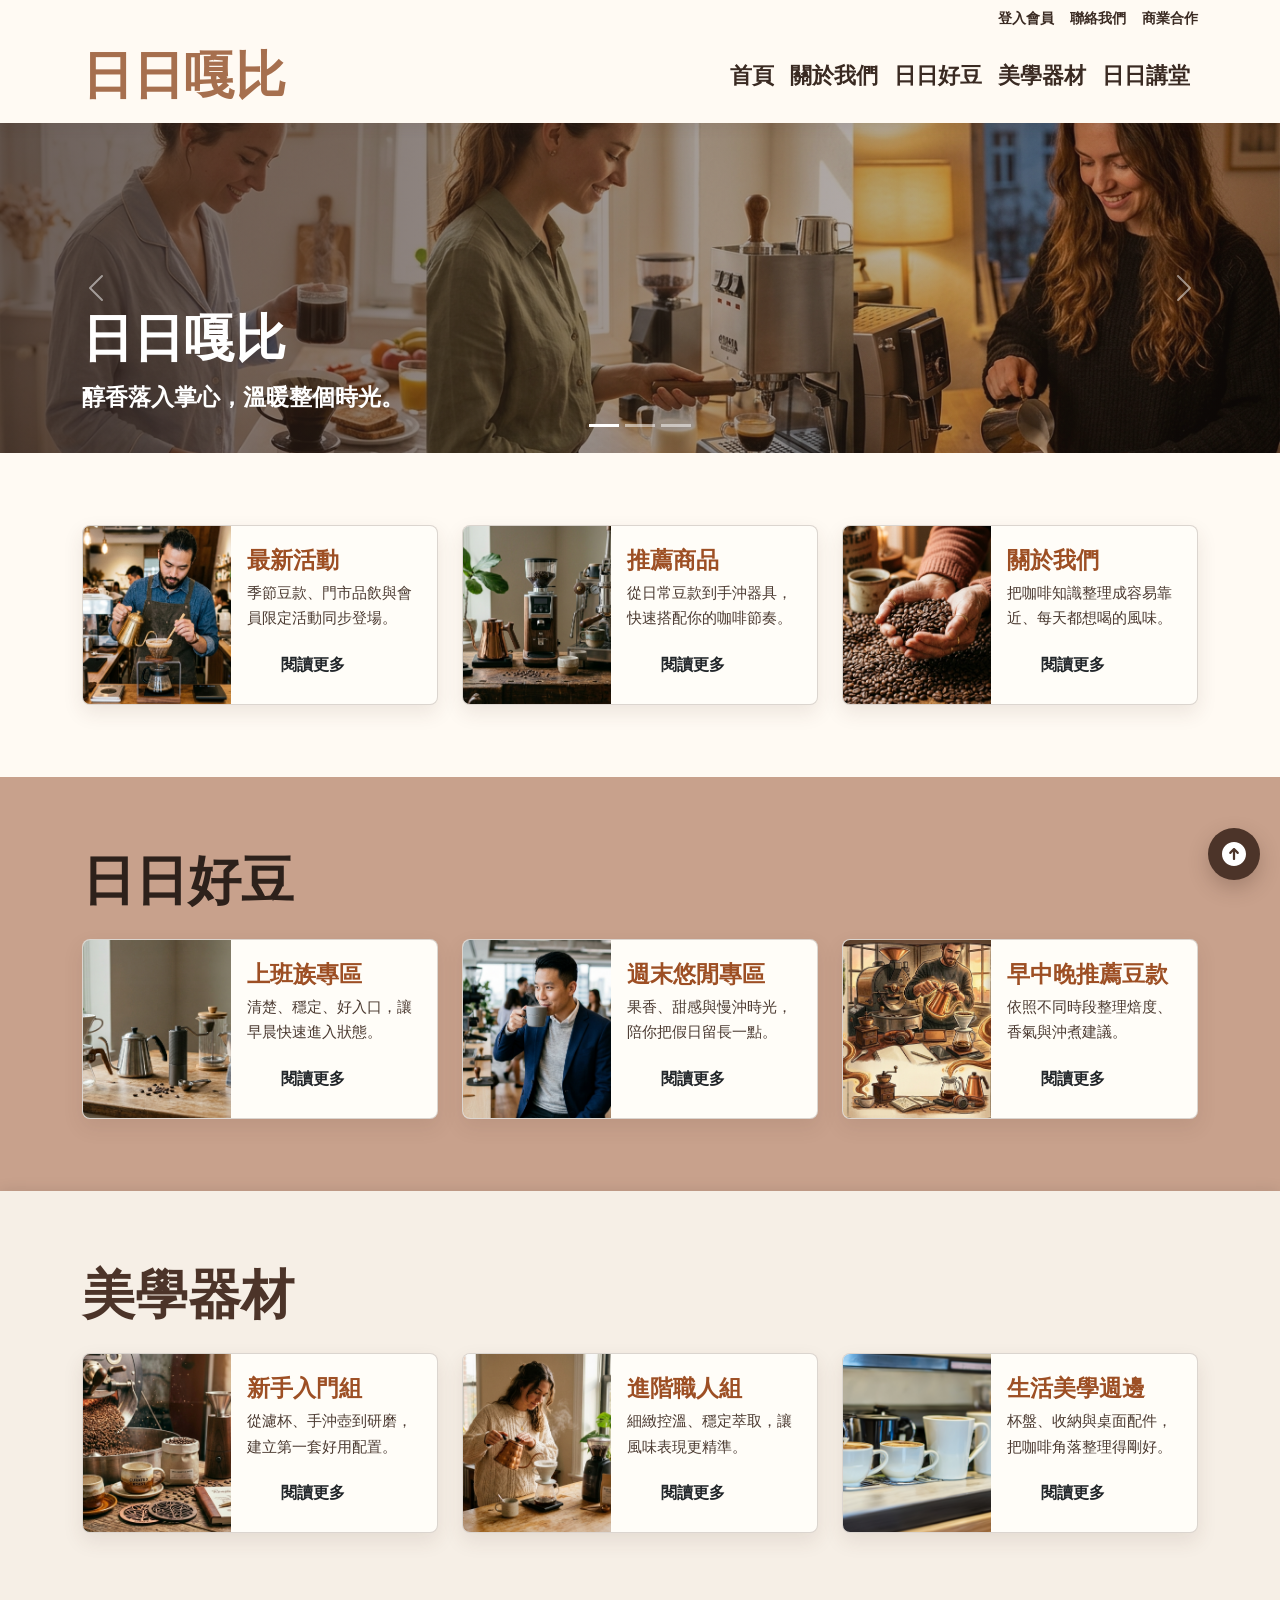
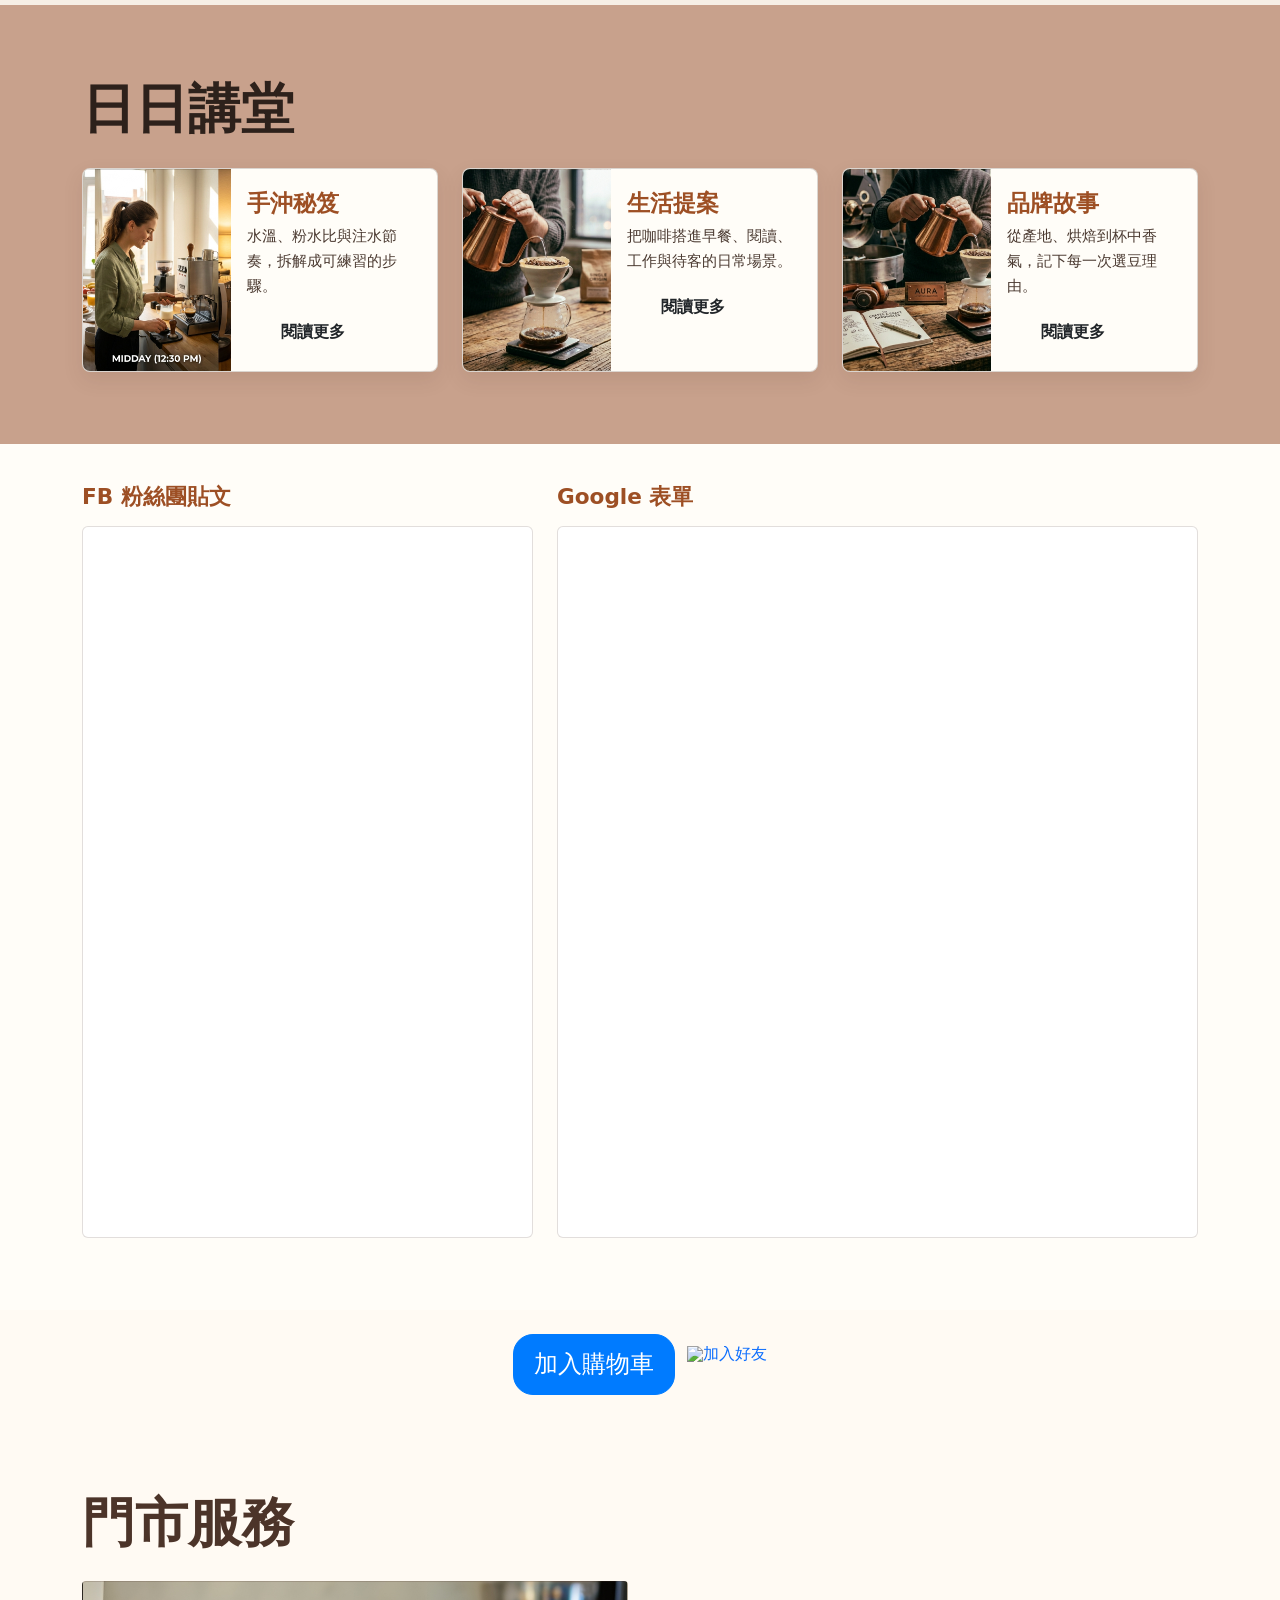
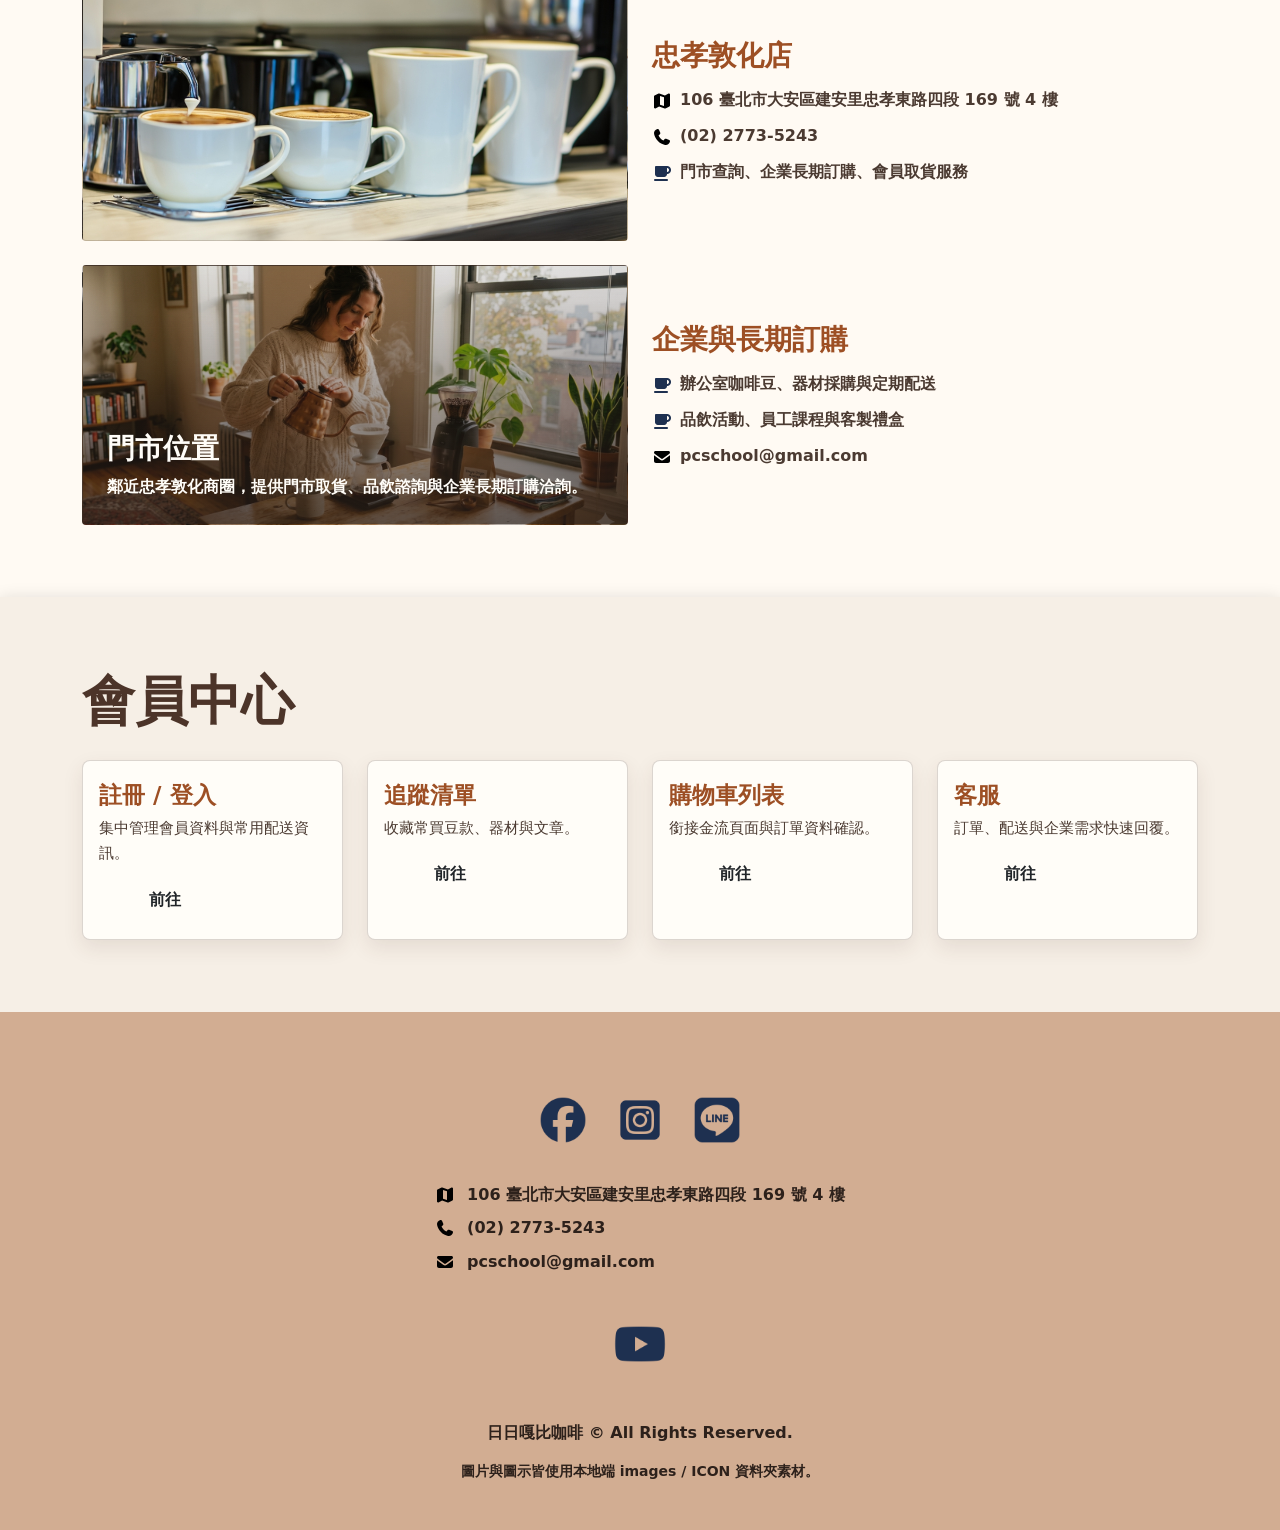
==== commit 8460d16d: "Update social links and embeds" ====
--- a/index.html
+++ b/index.html
@@ -288,7 +288,30 @@
         </div>
       </div>
     </section>
-  <a href="#" type="button" class="btnstyle" id="btnstyle">加入購物車</a>
+
+    <section class="section-band social-form-section" aria-label="粉絲團貼文與 Google 表單">
+      <div class="container">
+        <div class="row g-4 align-items-start">
+          <div class="col-lg-5">
+            <h2 class="embed-title">FB 粉絲團貼文</h2>
+            <div class="embed-panel">
+              <iframe title="日日嘎比 Facebook 粉絲團貼文" src="https://www.facebook.com/plugins/post.php?href=https%3A%2F%2Fwww.facebook.com%2FDayDaycoffee86%2Fposts%2Fpfbid0WbqAaWTPazWQSwETLGNhbUH2Rx4ejE3CB85SvoSowAyit52VioH53VNYPPAbkPbdl&show_text=true&width=500" width="500" height="686" style="border:none;overflow:hidden" scrolling="no" frameborder="0" allowfullscreen="true" allow="autoplay; clipboard-write; encrypted-media; picture-in-picture; web-share" loading="lazy"></iframe>
+            </div>
+          </div>
+          <div class="col-lg-7">
+            <h2 class="embed-title">Google 表單</h2>
+            <div class="embed-panel">
+              <iframe title="日日嘎比 Google 表單" src="https://docs.google.com/forms/d/e/1FAIpQLSeEExpPNX_OddRrbZV6RECe_iAfUzvfp5bf98SGqk5Xv_MYIw/viewform?embedded=true" width="640" height="686" frameborder="0" marginheight="0" marginwidth="0" loading="lazy">載入中…</iframe>
+            </div>
+          </div>
+        </div>
+      </div>
+    </section>
+
+    <div class="cart-line-actions">
+      <a href="#" type="button" class="btnstyle" id="btnstyle">加入購物車</a>
+      <a class="line-friend-btn" href="https://lin.ee/v17rmNw" target="_blank" rel="noopener noreferrer"><img src="https://scdn.line-apps.com/n/line_add_friends/btn/zh-Hant.png" alt="加入好友" height="36" border="0"></a>
+    </div>
     <section id="service" class="section-band">
       <div class="container">
         <h2 class="section-title">門市服務</h2>
@@ -376,9 +399,9 @@
   <footer class="site-footer text-center">
     <div class="container">
       <div class="social-links" aria-label="社群連結">
-        <a href="https://www.facebook.com/gjunbe27735243/?locale=zh_TW" target="_blank" rel="noopener noreferrer" aria-label="Facebook"><img src="ICON/facebook-brands-solid.png" alt=""></a>
+        <a href="https://www.facebook.com/DayDaycoffee86/" target="_blank" rel="noopener noreferrer" aria-label="Facebook"><img src="ICON/facebook-brands-solid.png" alt=""></a>
         <a href="https://www.instagram.com/gjun_be/" target="_blank" rel="noopener noreferrer" aria-label="Instagram"><img src="ICON/square-instagram-brands-solid.png" alt=""></a>
-        <a href="https://page.line.me/osa4473r" target="_blank" rel="noopener noreferrer" aria-label="LINE"><img src="ICON/line-brands-solid.png" alt=""></a>
+        <a href="https://lin.ee/nXNp8nT" target="_blank" rel="noopener noreferrer" aria-label="LINE"><img src="ICON/line-brands-solid.png" alt=""></a>
       </div>
       <div class="footer-contact text-start">
         <span><img class="icon-img" src="ICON/map-solid-full.svg" alt="">106 臺北市大安區建安里忠孝東路四段 169 號 4 樓</span>
--- a/css/style.css
+++ b/css/style.css
@@ -165,6 +165,33 @@
   min-width: 132px;
 }
 
+.social-form-section {
+  background: #fffdf8;
+  padding-top: 2.5rem;
+}
+
+.embed-title {
+  color: var(--brand-orange);
+  font-size: 1.35rem;
+  font-weight: 900;
+  margin-bottom: 1rem;
+}
+
+.embed-panel {
+  width: 100%;
+  overflow-x: auto;
+  border: 1px solid rgba(76, 52, 41, .16);
+  border-radius: 6px;
+  background: #fff;
+  padding: .75rem;
+}
+
+.embed-panel iframe {
+  display: block;
+  max-width: 100%;
+  margin: 0 auto;
+}
+
 .service-panel {
   align-items: stretch;
 }
@@ -414,10 +441,19 @@
     padding-bottom: 3rem;
   }
 }
+.cart-line-actions {
+  display: flex;
+  flex-wrap: wrap;
+  align-items: center;
+  justify-content: center;
+  gap: .75rem;
+  margin: 1.5rem auto;
+}
+
 a.btnstyle {
-  display: block;
+  display: inline-flex;
   width: fit-content;
-  margin: 1.5rem auto;
+  margin: 0;
   color: white;
   background-color: #007bff;
   font-size: 24px;
@@ -430,6 +466,17 @@
   line-height: 1.2;
 }
 
+.line-friend-btn {
+  display: inline-flex;
+  align-items: center;
+  line-height: 1;
+}
+
+.line-friend-btn img {
+  display: block;
+  height: 36px;
+}
+
 a.btnstyle:hover,
 a.btnstyle:focus {
   color: white;
